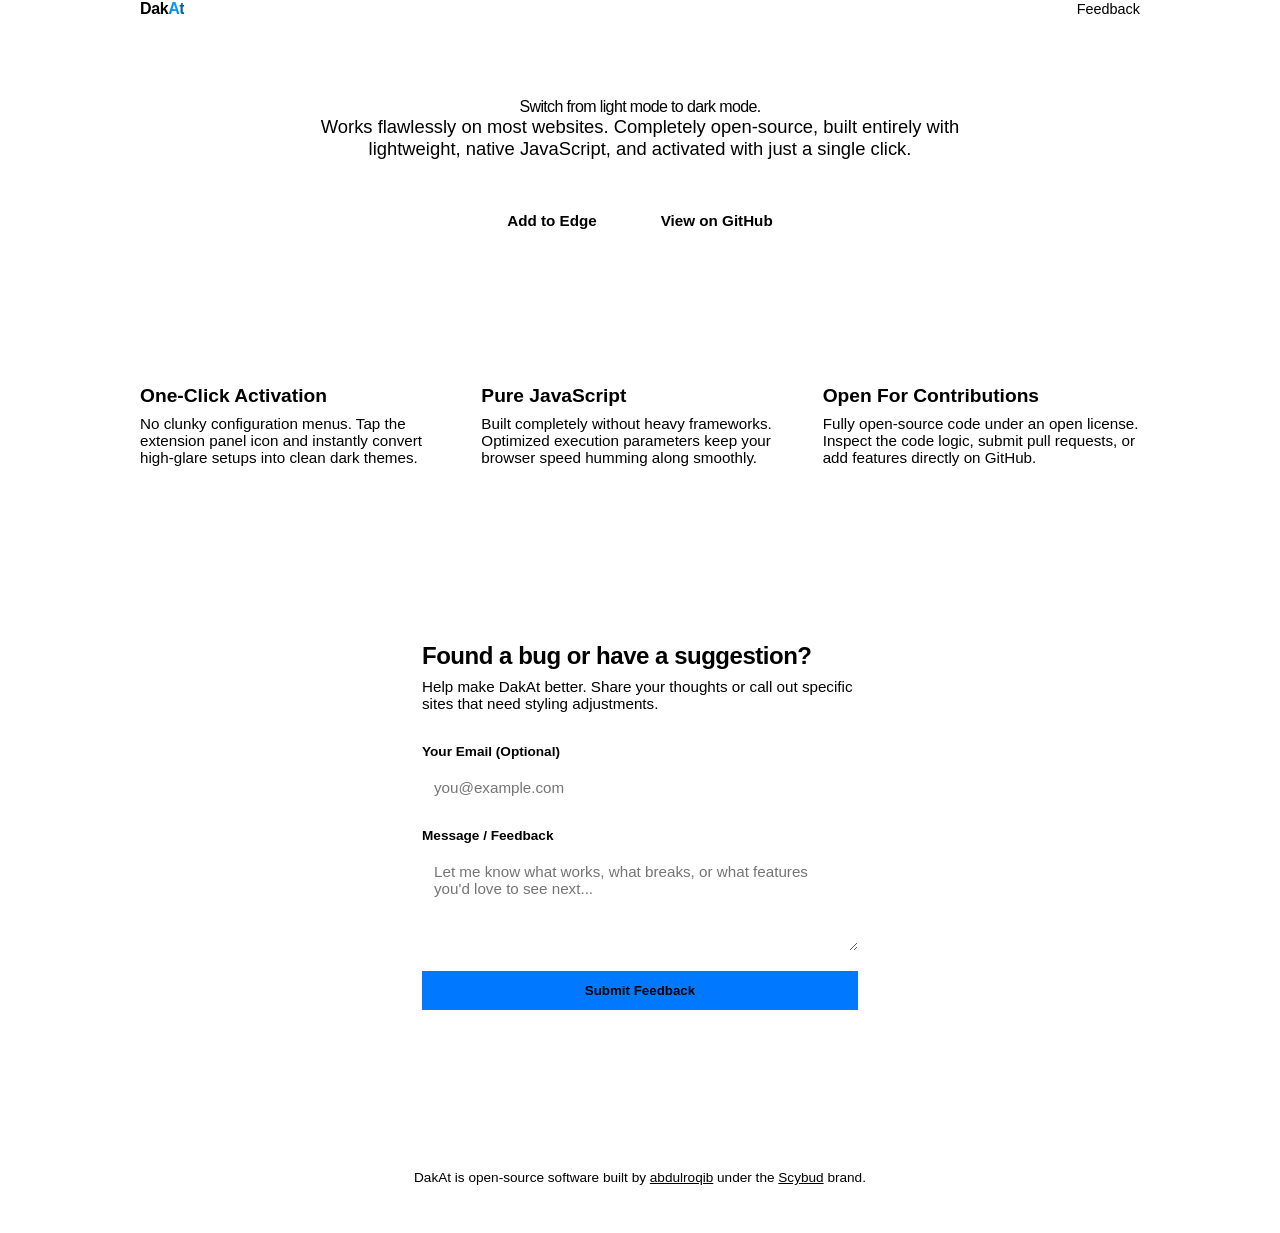
==== index.html @ b93531bb "Update header styles and enhance logo with gradient; adjust accent colors" ====
<!DOCTYPE html>
<html lang="en">
<head>
  <meta charset="UTF-8">
  <meta name="viewport" content="width=device-width, initial-scale=1.0">
  <title>DakAt | Universal Dark Mode Extension</title>

  <!--SCYBUD UI-->
    <link
      rel="stylesheet"
      href="https://scybud.github.io/scybud-ui/css/variables.css"
    />
    <link
      rel="stylesheet"
      href="https://scybud.github.io/scybud-ui/css/typography.css"
    />
  <style>
    :root {
      --accent-primary: #0078ff;
      --accent-secondary: #00a3ff;
      --accent-tertiary: #034870;
    }

    * {
      scroll-behavior: smooth;
      box-sizing: border-box;
      margin: 0;
      padding: 0;
    }

    body {
      background-color: var(--bg-primary);
      color: var(--text-primary);
      font-family: -apple-system, BlinkMacSystemFont, "Segoe UI", Roboto, Helvetica, Arial, sans-serif;
      padding: 0 1.5rem;
    }

    header {
      max-width: 1000px;
      margin: 0 auto;
      padding: var(--space-sm) 0;
      display: flex;
      justify-content: space-between;
      align-items: center;
      position: sticky;
      top: 0;
      backdrop-filter: var(--filter);
    }

    .logo {
      font-weight: 700;
      font-size: var(--text-lg);
      letter-spacing: -0.025em;
    }
.logo span {
  background: linear-gradient(90deg, var(--accent-primary), var(--accent-secondary), var(--accent-tertiary));
  color: transparent;
  -webkit-background-clip: text;
  background-clip: text;
}
    .nav-links a {
      color: var(--text-muted);
      text-decoration: none;
      font-size: 0.9rem;
      transition: color 0.2s;
    }

    .nav-links a:hover {
      color: var(--text-secondary);
    }

    main {
      max-width: 1000px;
      margin: 0 auto;
    }

    /* Hero Section */
    .hero {
      text-align: center;
      padding: 5rem 0;
      max-width: 640px;
      margin: 0 auto;
    }

    .hero h1 {
      font-size: var(--text-4xl);
      font-weight: var(--font-bold);
      letter-spacing: -0.04em;
      line-height: 1.15;
      margin-bottom: var(--space-lg);
    }

    .hero p {
      color: var(--text-muted);
      font-size: 1.15rem;
      margin-bottom: 2.5rem;
    }

    .cta-group {
      display: flex;
      gap: 1rem;
      justify-content: center;
      flex-wrap: wrap;
    }

    .btn {
      display: inline-flex;
      align-items: center;
      padding: 0.75rem 1.5rem;
      font-weight: 600;
      font-size: 0.95rem;
      text-decoration: none;
      border-radius: var(--radius-sm);
      transition: all 0.2s;
    }

    .btn-primary {
      background-color: var(--text-primary);
      color: var(--bg-primary);
    }

    .btn-primary:hover {
      opacity: 0.9;
    }

    .btn-secondary {
      background-color: var(--surface-primary);
      color: var(--text-primary);
      border: 1px solid var(--border-primary);
    }

    .btn-secondary:hover {
      background-color: var(--border-primary);
    }

    /* Features Grid */
    .features {
      display: grid;
      grid-template-columns: repeat(auto-fit, minmax(280px, 1fr));
      gap: 1.5rem;
      padding: 4rem 0;
      border-top: 1px solid var(--border-primary);
    }

    .feature-card {
      background-color: var(--surface-primary);
      border: 1px solid var(--border-primary);
      padding: var(--space-lg);
      border-radius: var(--radius-sm);
    }

    .feature-card h3 {
      font-size: 1.2rem;
      margin-bottom: 0.5rem;
      font-weight: 600;
    }

    .feature-card p {
      color: var(--text-muted);
      font-size: 0.95rem;
    }

    /* Feedback Section */
    .feedback-section {
      max-width: 500px;
      margin: 4rem auto;
      padding: 3rem 2rem;
      background-color: var(--surface);
      border: 1px solid var(--border-primary);
      border-radius: var(--radius-sm);
    }

    .feedback-section h2 {
      font-size: 1.5rem;
      font-weight: 700;
      margin-bottom: 0.5rem;
      letter-spacing: -0.02em;
    }

    .feedback-section p {
      color: var(--text-muted);
      font-size: 0.95rem;
      margin-bottom: 2rem;
    }

    form {
      display: flex;
      flex-direction: column;
      gap: 1.25rem;
    }

    .form-group {
      display: flex;
      flex-direction: column;
      gap: 0.5rem;
    }

    label {
      font-size: 0.85rem;
      font-weight: 600;
      color: var(--text-secondary);
    }

    input, textarea {
      background-color: var(--bg-primary);
      border: 1px solid var(--border-primary);
      color: var(--text-primary);
      padding: 0.75rem;
      font-family: inherit;
      font-size: 0.95rem;
      border-radius: var(--radius-sm);
      outline: none;
      transition: border-color 0.2s;
    }

    input:focus, textarea:focus {
      border-color: var(--text-muted);
    }

    textarea {
      resize: vertical;
      min-height: 100px;
    }

    .btn-submit {
      background-color: var(--accent-primary);
      border: none;
      cursor: pointer;
      font-weight: 600;
      padding: 0.75rem;
      border-radius: var(--radius-sm);
      transition: background 0.2s;
    }

    .btn-submit:hover {
      background-color: var(--accent-secondary);
    }

    footer {
      text-align: center;
      padding: 3rem 0;
      color: var(--text-muted);
      font-size: 0.85rem;
      border-top: 1px solid var(--border-primary);
    }

    footer a {
        text-decoration: underline;
      color: var(--text-secondary);
    }

    @media (max-width: 600px) {
      .hero h1 { font-size: 2.25rem; }
      .feedback-section { padding: 2rem 1.25rem; }
    }
  </style>
</head>
<body>

  <header>
    <div class="logo">Dak<span>At</span></div>
    <nav class="nav-links">
      <a href="#feedback">Feedback</a>
    </nav>
  </header>

  <main>
    <!-- Hero Section -->
    <section class="hero">
      <h1>Switch from light mode to dark mode.</h1>
      <p>Works flawlessly on most websites. Completely open-source, built entirely with lightweight, native JavaScript, and activated with just a single click.</p>
      
      <div class="cta-group">
        <a href="https://microsoftedge.microsoft.com/addons/detail/dakat/ebpagfmnmojkmddjhfpjpfijifmoimon" class="btn btn-primary" target="_blank" rel="noopener">Add to Edge</a>
        <a href="https://github.com/abdulroqib123/DakAt" class="btn btn-secondary" target="_blank" rel="noopener">View on GitHub</a>
      </div>
    </section>

    <!-- Features Section -->
    <section class="features">
      <div class="feature-card">
        <h3>One-Click Activation</h3>
        <p>No clunky configuration menus. Tap the extension panel icon and instantly convert high-glare setups into clean dark themes.</p>
      </div>
      <div class="feature-card">
        <h3>Pure JavaScript</h3>
        <p>Built completely without heavy frameworks. Optimized execution parameters keep your browser speed humming along smoothly.</p>
      </div>
      <div class="feature-card">
        <h3>Open For Contributions</h3>
        <p>Fully open-source code under an open license. Inspect the code logic, submit pull requests, or add features directly on GitHub.</p>
      </div>
    </section>

    <!-- Feedback Formspree Section -->
    <section class="feedback-section" id="feedback">
      <h2>Found a bug or have a suggestion?</h2>
      <p>Help make DakAt better. Share your thoughts or call out specific sites that need styling adjustments.</p>
      
      <!-- Action targeted at Formspree endpoint -->
      <form action="https://formspree.io/f/mvznawde" method="POST">
        <div class="form-group">
          <label for="email">Your Email (Optional)</label>
          <input type="email" name="email" id="email" placeholder="you@example.com">
        </div>
        
        <div class="form-group">
          <label for="message">Message / Feedback</label>
          <textarea name="message" id="message" required placeholder="Let me know what works, what breaks, or what features you'd love to see next..."></textarea>
        </div>

        <!-- Anti-spam honey pot field hidden from users -->
        <input type="text" name="_gotcha" style="display:none">
        
        <button type="submit" class="btn-submit">Submit Feedback</button>
      </form>
    </section>
  </main>

  <footer>
    <p>DakAt is open-source software built by <a href="https://github.com/abdulroqib123" target="_blank" rel="noopener">abdulroqib</a> under the <a  href="https://github.com/Scybud" target="_blank" rel="noopener">Scybud</a> brand.</p>
  </footer>

</body>
</html>
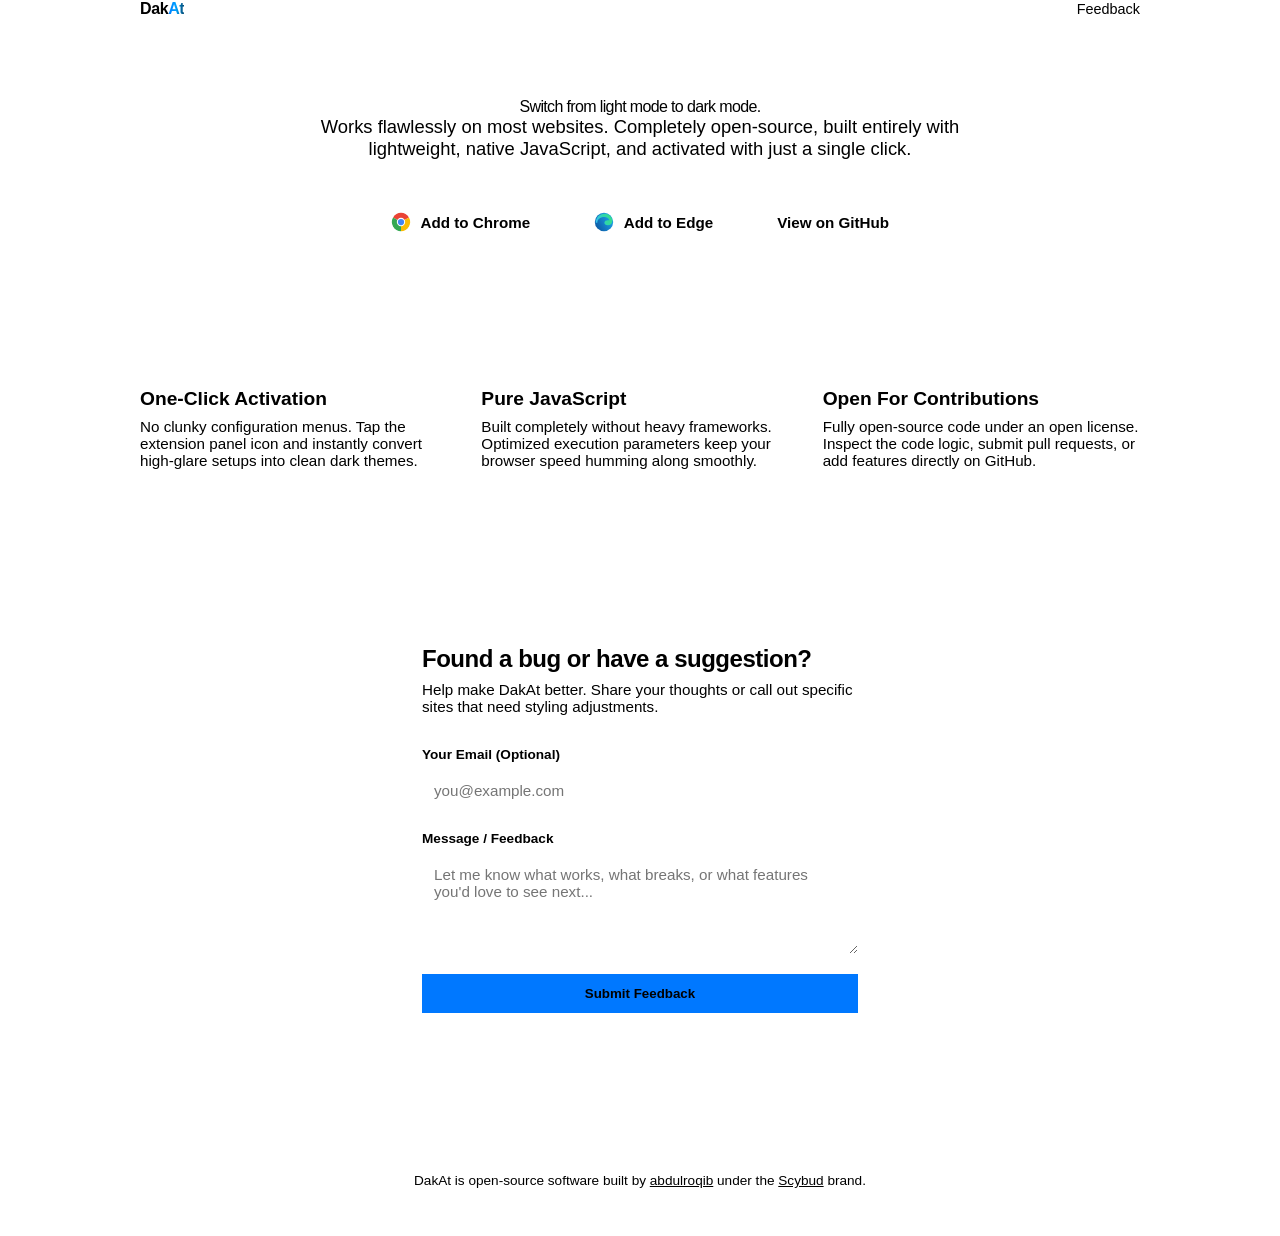
==== commit a7e2ab39: "Update call-to-action buttons with new SVG icons and links; enhance button styles" ====
--- a/index.html
+++ b/index.html
@@ -113,7 +113,12 @@
       border-radius: var(--radius-sm);
       transition: all 0.2s;
     }
-
+.btn svg {
+  width: 20px;
+  height: 20px;
+  margin-right: 0.6rem;
+  flex-shrink: 0;
+}
     .btn-primary {
       background-color: var(--text-primary);
       color: var(--bg-primary);
@@ -270,10 +275,39 @@
       <h1>Switch from light mode to dark mode.</h1>
       <p>Works flawlessly on most websites. Completely open-source, built entirely with lightweight, native JavaScript, and activated with just a single click.</p>
       
-      <div class="cta-group">
-        <a href="https://microsoftedge.microsoft.com/addons/detail/dakat/ebpagfmnmojkmddjhfpjpfijifmoimon" class="btn btn-primary" target="_blank" rel="noopener">Add to Edge</a>
-        <a href="https://github.com/abdulroqib123/DakAt" class="btn btn-secondary" target="_blank" rel="noopener">View on GitHub</a>
-      </div>
+<div class="cta-group">
+  <a href="https://chromewebstore.google.com/detail/dakat/idopeajciolmeohknhoghnihbneoifjj" class="btn btn-primary" target="_blank" rel="noopener">
+    <svg viewBox="0 0 48 48" aria-hidden="true">
+      <path d="M24 24L4.95 13A22 22 0 0 1 43.05 13Z" fill="#ea4335"/>
+      <path d="M24 24L43.05 13A22 22 0 0 1 24 46Z" fill="#fbbc05"/>
+      <path d="M24 24L24 46A22 22 0 0 1 4.95 13Z" fill="#34a853"/>
+      <circle cx="24" cy="24" r="10" fill="#fff"/>
+      <circle cx="24" cy="24" r="7.5" fill="#4285f4"/>
+    </svg>
+    Add to Chrome
+  </a>
+  <a href="https://microsoftedge.microsoft.com/addons/detail/dakat/ebpagfmnmojkmddjhfpjpfijifmoimon" class="btn btn-primary" target="_blank" rel="noopener">
+  <svg viewBox="0 0 48 48" aria-hidden="true">
+  <defs>
+    <linearGradient id="edgeBase" x1="0.1" y1="0.9" x2="0.9" y2="0.4">
+      <stop offset="0" stop-color="#0c59a4"/>
+      <stop offset="1" stop-color="#1b9de2"/>
+    </linearGradient>
+    <linearGradient id="edgeWave" x1="0" y1="0.5" x2="1" y2="0.3">
+      <stop offset="0" stop-color="#35c1f1"/>
+      <stop offset="0.5" stop-color="#2fd6a8"/>
+      <stop offset="1" stop-color="#36dd8b"/>
+    </linearGradient>
+  </defs>
+  <!-- Blue base -->
+  <circle cx="24" cy="24" r="22" fill="url(#edgeBase)"/>
+  <!-- Green wave -->
+  <path d="M4 26C4 13 13 4 25 4c12 0 19 8 19 17 0 7-5 11-11 11-5 0-8-3-8-6 0-4 4-6 8-6h4c-1-5-6-8-12-8C14 12 8 18 8 26z" fill="url(#edgeWave)"/>
+</svg>
+    Add to Edge
+  </a>
+  <a href="https://github.com/abdulroqib123/DakAt" class="btn btn-secondary" target="_blank" rel="noopener">View on GitHub</a>
+</div>
     </section>
 
     <!-- Features Section -->
